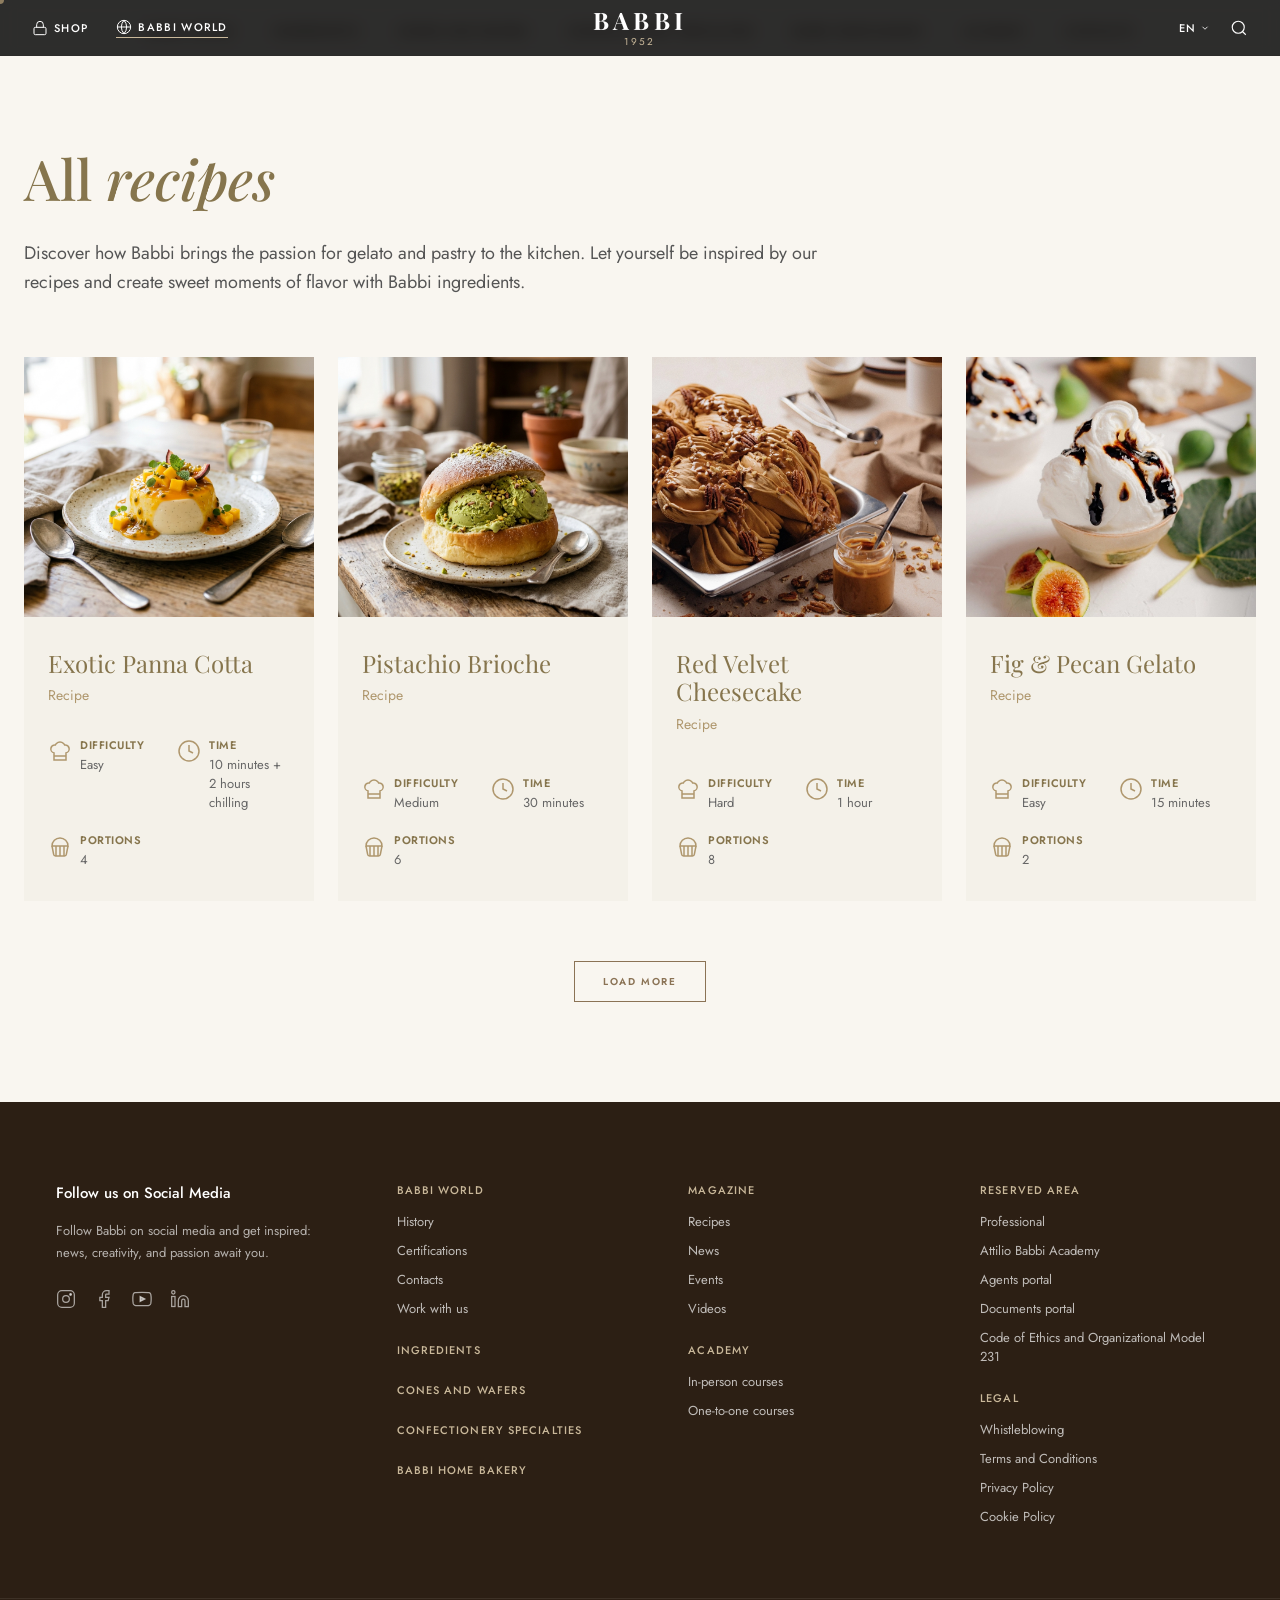
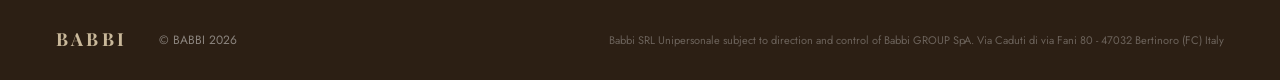
==== recipes.html @ 616f859f "add menu" ====
<!DOCTYPE html>
<html lang="en">
<head>
  <meta charset="UTF-8" />
  <meta name="viewport" content="width=device-width, initial-scale=1.0" />
  <title>BABBI 1952 | Over 70 years of daily little pleasures</title>
  <meta name="description" content="Babbi is a story rich in tradition: since 1952 we have been creating masterpieces of confectionery art for those in search of an unforgettable taste experience." />
  <link rel="preconnect" href="https://fonts.googleapis.com" />
  <link rel="preconnect" href="https://fonts.gstatic.com" crossorigin />
  <link href="https://fonts.googleapis.com/css2?family=Playfair+Display:ital,wght@0,400;0,500;0,600;0,700;1,400;1,500;1,600&family=Cormorant+Garamond:ital,wght@0,300;0,400;0,500;0,600;1,300;1,400;1,500&family=Jost:wght@200;300;400;500;600&display=swap" rel="stylesheet" />
  <link rel="stylesheet" href="styles.css" />
</head>
<body>

  <!-- TOP BAR -->
  <div class="top-bar">
    <div class="top-bar-left">
      <a href="#" class="top-bar-link" id="shop-link">
        <svg width="16" height="16" viewBox="0 0 24 24" fill="none" stroke="currentColor" stroke-width="1.5"><rect x="3" y="11" width="18" height="11" rx="2"/><path d="M7 11V7a5 5 0 0 1 10 0v4"/></svg>
        SHOP
      </a>
      <a href="#" class="top-bar-link top-bar-world" id="babbi-world-link">
        <svg width="16" height="16" viewBox="0 0 24 24" fill="none" stroke="currentColor" stroke-width="1.5"><circle cx="12" cy="12" r="10"/><path d="M2 12h20M12 2a15.3 15.3 0 0 1 4 10 15.3 15.3 0 0 1-4 10 15.3 15.3 0 0 1-4-10 15.3 15.3 0 0 1 4-10z"/></svg>
        BABBI WORLD
      </a>
    </div>
    <div class="top-bar-logo">
      <a href="#" id="logo-link">
        <div class="logo-text">BABBI</div>
        <div class="logo-year">1952</div>
      </a>
    </div>
    <div class="top-bar-right">
      <a href="#" class="top-bar-link lang-link" id="lang-link">EN <svg width="10" height="10" viewBox="0 0 24 24" fill="none" stroke="currentColor" stroke-width="2"><path d="m6 9 6 6 6-6"/></svg></a>
      <button class="search-btn" id="search-btn" aria-label="Search">
        <svg width="18" height="18" viewBox="0 0 24 24" fill="none" stroke="currentColor" stroke-width="1.5"><circle cx="11" cy="11" r="8"/><path d="m21 21-4.35-4.35"/></svg>
      </button>
    </div>
  </div>

  <!-- MAIN NAV -->
  <nav class="main-nav" id="main-nav">
    <ul class="nav-list">
      <li><a href="#" id="nav-world">BABBI WORLD</a></li>
      <li><a href="#ingredients" id="nav-ingredients">INGREDIENTS</a></li>
      <li><a href="#" id="nav-cones">CONES AND WAFERS</a></li>
      <li><a href="#" id="nav-confectionery">CONFECTIONERY SPECIALTIES</a></li>
      <li><a href="#" id="nav-bakery">BABBI HOME BAKERY</a></li>
      <li><a href="#academy" id="nav-academy">ACADEMY</a></li>
      <li><a href="#" id="nav-contacts">CONTACTS</a></li>
    </ul>
  </nav>

  <!-- SEARCH OVERLAY -->
  <div class="search-overlay" id="search-overlay">
    <div class="search-inner">
      <input type="text" placeholder="Search..." class="search-input" id="search-input" />
      <button class="search-close" id="search-close">
        <svg width="24" height="24" viewBox="0 0 24 24" fill="none" stroke="currentColor" stroke-width="1.5"><path d="M18 6 6 18M6 6l12 12"/></svg>
      </button>
    </div>
  </div>

  <!-- RECIPES HERO SECTION -->
  <section class="recipes-hero">
    <div class="recipes-hero-container">
      <h1 class="recipes-title">All <em>recipes</em></h1>
      <p class="recipes-subtitle">Discover how Babbi brings the passion for gelato and pastry to the kitchen. Let yourself be inspired by our recipes and create sweet moments of flavor with Babbi ingredients.</p>
    </div>
  </section>

  <!-- RECIPES GRID SECTION -->
  <section class="recipes-grid-section">
    <div class="recipes-container">
      <div class="recipes-grid">
        
        <!-- Recipe 1 -->
        <a href="#" class="recipe-card">
          <div class="recipe-img-wrap">
            <img src="img/recipe_panna_cotta.png" alt="Exotic Panna Cotta" class="recipe-img" />
          </div>
          <div class="recipe-content">
            <h3 class="recipe-name">Exotic Panna Cotta</h3>
            <span class="recipe-tag">Recipe</span>
            <div class="recipe-meta">
              <div class="meta-item">
                <svg width="24" height="24" viewBox="0 0 24 24" fill="none" stroke="currentColor" stroke-width="1.5"><path d="M6 13.87A4 4 0 0 1 7.41 6a5.11 5.11 0 0 1 1.05-1.54 5 5 0 0 1 7.08 0A5.11 5.11 0 0 1 16.59 6 4 4 0 0 1 18 13.87V21H6Z"/><line x1="6" y1="17" x2="18" y2="17"/></svg>
                <div class="meta-text">
                  <span class="meta-label">Difficulty</span>
                  <span class="meta-value">Easy</span>
                </div>
              </div>
              <div class="meta-item">
                <svg width="24" height="24" viewBox="0 0 24 24" fill="none" stroke="currentColor" stroke-width="1.5"><circle cx="12" cy="12" r="10"/><polyline points="12 6 12 12 16 14"/></svg>
                <div class="meta-text">
                  <span class="meta-label">Time</span>
                  <span class="meta-value">10 minutes + 2 hours chilling</span>
                </div>
              </div>
              <div class="meta-item">
                <svg width="24" height="24" viewBox="0 0 24 24" fill="none" stroke="currentColor" stroke-width="1.5"><path d="m4 12 1.6 8.2a2 2 0 0 0 2 1.8h8.8a2 2 0 0 0 2-1.8L20 12"/><path d="M4 12a8 8 0 0 1 16 0H4Z"/><path d="M8 12v10"/><path d="M16 12v10"/><path d="M12 12v10"/></svg>
                <div class="meta-text">
                  <span class="meta-label">Portions</span>
                  <span class="meta-value">4</span>
                </div>
              </div>
            </div>
          </div>
        </a>

        <!-- Recipe 2 -->
        <a href="#" class="recipe-card">
          <div class="recipe-img-wrap">
            <img src="img/recipe_pistachio_brioche.png" alt="Pistachio Brioche" class="recipe-img" />
          </div>
          <div class="recipe-content">
            <h3 class="recipe-name">Pistachio Brioche</h3>
            <span class="recipe-tag">Recipe</span>
            <div class="recipe-meta">
              <div class="meta-item">
                <svg width="24" height="24" viewBox="0 0 24 24" fill="none" stroke="currentColor" stroke-width="1.5"><path d="M6 13.87A4 4 0 0 1 7.41 6a5.11 5.11 0 0 1 1.05-1.54 5 5 0 0 1 7.08 0A5.11 5.11 0 0 1 16.59 6 4 4 0 0 1 18 13.87V21H6Z"/><line x1="6" y1="17" x2="18" y2="17"/></svg>
                <div class="meta-text">
                  <span class="meta-label">Difficulty</span>
                  <span class="meta-value">Medium</span>
                </div>
              </div>
              <div class="meta-item">
                <svg width="24" height="24" viewBox="0 0 24 24" fill="none" stroke="currentColor" stroke-width="1.5"><circle cx="12" cy="12" r="10"/><polyline points="12 6 12 12 16 14"/></svg>
                <div class="meta-text">
                  <span class="meta-label">Time</span>
                  <span class="meta-value">30 minutes</span>
                </div>
              </div>
              <div class="meta-item">
                <svg width="24" height="24" viewBox="0 0 24 24" fill="none" stroke="currentColor" stroke-width="1.5"><path d="m4 12 1.6 8.2a2 2 0 0 0 2 1.8h8.8a2 2 0 0 0 2-1.8L20 12"/><path d="M4 12a8 8 0 0 1 16 0H4Z"/><path d="M8 12v10"/><path d="M16 12v10"/><path d="M12 12v10"/></svg>
                <div class="meta-text">
                  <span class="meta-label">Portions</span>
                  <span class="meta-value">6</span>
                </div>
              </div>
            </div>
          </div>
        </a>

        <!-- Recipe 3 -->
        <a href="#" class="recipe-card">
          <div class="recipe-img-wrap">
            <img src="img/gelato_slider_2.jpg" alt="Red Velvet Cheesecake" class="recipe-img" />
          </div>
          <div class="recipe-content">
            <h3 class="recipe-name">Red Velvet Cheesecake</h3>
            <span class="recipe-tag">Recipe</span>
            <div class="recipe-meta">
              <div class="meta-item">
                <svg width="24" height="24" viewBox="0 0 24 24" fill="none" stroke="currentColor" stroke-width="1.5"><path d="M6 13.87A4 4 0 0 1 7.41 6a5.11 5.11 0 0 1 1.05-1.54 5 5 0 0 1 7.08 0A5.11 5.11 0 0 1 16.59 6 4 4 0 0 1 18 13.87V21H6Z"/><line x1="6" y1="17" x2="18" y2="17"/></svg>
                <div class="meta-text">
                  <span class="meta-label">Difficulty</span>
                  <span class="meta-value">Hard</span>
                </div>
              </div>
              <div class="meta-item">
                <svg width="24" height="24" viewBox="0 0 24 24" fill="none" stroke="currentColor" stroke-width="1.5"><circle cx="12" cy="12" r="10"/><polyline points="12 6 12 12 16 14"/></svg>
                <div class="meta-text">
                  <span class="meta-label">Time</span>
                  <span class="meta-value">1 hour</span>
                </div>
              </div>
              <div class="meta-item">
                <svg width="24" height="24" viewBox="0 0 24 24" fill="none" stroke="currentColor" stroke-width="1.5"><path d="m4 12 1.6 8.2a2 2 0 0 0 2 1.8h8.8a2 2 0 0 0 2-1.8L20 12"/><path d="M4 12a8 8 0 0 1 16 0H4Z"/><path d="M8 12v10"/><path d="M16 12v10"/><path d="M12 12v10"/></svg>
                <div class="meta-text">
                  <span class="meta-label">Portions</span>
                  <span class="meta-value">8</span>
                </div>
              </div>
            </div>
          </div>
        </a>

        <!-- Recipe 4 -->
        <a href="#" class="recipe-card">
          <div class="recipe-img-wrap">
            <img src="img/gelato_slider_1.jpg" alt="Fig and Pecan Gelato" class="recipe-img" />
          </div>
          <div class="recipe-content">
            <h3 class="recipe-name">Fig &amp; Pecan Gelato</h3>
            <span class="recipe-tag">Recipe</span>
            <div class="recipe-meta">
              <div class="meta-item">
                <svg width="24" height="24" viewBox="0 0 24 24" fill="none" stroke="currentColor" stroke-width="1.5"><path d="M6 13.87A4 4 0 0 1 7.41 6a5.11 5.11 0 0 1 1.05-1.54 5 5 0 0 1 7.08 0A5.11 5.11 0 0 1 16.59 6 4 4 0 0 1 18 13.87V21H6Z"/><line x1="6" y1="17" x2="18" y2="17"/></svg>
                <div class="meta-text">
                  <span class="meta-label">Difficulty</span>
                  <span class="meta-value">Easy</span>
                </div>
              </div>
              <div class="meta-item">
                <svg width="24" height="24" viewBox="0 0 24 24" fill="none" stroke="currentColor" stroke-width="1.5"><circle cx="12" cy="12" r="10"/><polyline points="12 6 12 12 16 14"/></svg>
                <div class="meta-text">
                  <span class="meta-label">Time</span>
                  <span class="meta-value">15 minutes</span>
                </div>
              </div>
              <div class="meta-item">
                <svg width="24" height="24" viewBox="0 0 24 24" fill="none" stroke="currentColor" stroke-width="1.5"><path d="m4 12 1.6 8.2a2 2 0 0 0 2 1.8h8.8a2 2 0 0 0 2-1.8L20 12"/><path d="M4 12a8 8 0 0 1 16 0H4Z"/><path d="M8 12v10"/><path d="M16 12v10"/><path d="M12 12v10"/></svg>
                <div class="meta-text">
                  <span class="meta-label">Portions</span>
                  <span class="meta-value">2</span>
                </div>
              </div>
            </div>
          </div>
        </a>

      </div>
      
      <div class="recipes-load-more">
        <a href="#" class="btn-outline gold">LOAD MORE</a>
      </div>
    </div>
  </section>

  <!-- FOOTER -->
  <footer class="footer" id="footer">
    <div class="footer-inner">
      <div class="footer-col footer-social-col">
        <h3 class="footer-heading">Follow us on Social Media</h3>
        <p class="footer-social-desc">Follow Babbi on social media and get inspired: news, creativity, and passion await you.</p>
        <div class="footer-social-icons">
          <a href="#" aria-label="Instagram" id="footer-instagram">
            <svg width="20" height="20" viewBox="0 0 24 24" fill="none" stroke="currentColor" stroke-width="1.5"><rect x="2" y="2" width="20" height="20" rx="5"/><circle cx="12" cy="12" r="4"/><circle cx="17.5" cy="6.5" r="1" fill="currentColor"/></svg>
          </a>
          <a href="#" aria-label="Facebook" id="footer-facebook">
            <svg width="20" height="20" viewBox="0 0 24 24" fill="none" stroke="currentColor" stroke-width="1.5"><path d="M18 2h-3a5 5 0 0 0-5 5v3H7v4h3v8h4v-8h3l1-4h-4V7a1 1 0 0 1 1-1h3z"/></svg>
          </a>
          <a href="#" aria-label="YouTube" id="footer-youtube">
            <svg width="20" height="20" viewBox="0 0 24 24" fill="none" stroke="currentColor" stroke-width="1.5"><path d="M22.54 6.42a2.78 2.78 0 0 0-1.95-1.96C18.88 4 12 4 12 4s-6.88 0-8.59.46A2.78 2.78 0 0 0 1.46 6.42 29 29 0 0 0 1 12a29 29 0 0 0 .46 5.58 2.78 2.78 0 0 0 1.95 1.96C5.12 20 12 20 12 20s6.88 0 8.59-.46a2.78 2.78 0 0 0 1.95-1.96A29 29 0 0 0 23 12a29 29 0 0 0-.46-5.58z"/><polygon points="9.75 15.02 15.5 12 9.75 8.98 9.75 15.02" fill="currentColor"/></svg>
          </a>
          <a href="#" aria-label="LinkedIn" id="footer-linkedin">
            <svg width="20" height="20" viewBox="0 0 24 24" fill="none" stroke="currentColor" stroke-width="1.5"><path d="M16 8a6 6 0 0 1 6 6v7h-4v-7a2 2 0 0 0-2-2 2 2 0 0 0-2 2v7h-4v-7a6 6 0 0 1 6-6z"/><rect x="2" y="9" width="4" height="12"/><circle cx="4" cy="4" r="2"/></svg>
          </a>
        </div>
      </div>

      <div class="footer-col">
        <h4 class="footer-col-heading">Babbi World</h4>
        <ul>
          <li><a href="#" id="footer-history">History</a></li>
          <li><a href="#" id="footer-certifications">Certifications</a></li>
          <li><a href="#" id="footer-contacts">Contacts</a></li>
          <li><a href="#" id="footer-work">Work with us</a></li>
        </ul>
        <h4 class="footer-col-heading mt">Ingredients</h4>
        <h4 class="footer-col-heading mt">Cones and Wafers</h4>
        <h4 class="footer-col-heading mt">Confectionery Specialties</h4>
        <h4 class="footer-col-heading mt">Babbi Home Bakery</h4>
      </div>

      <div class="footer-col">
        <h4 class="footer-col-heading">Magazine</h4>
        <ul>
          <li><a href="#" id="footer-recipes">Recipes</a></li>
          <li><a href="#" id="footer-news">News</a></li>
          <li><a href="#" id="footer-events">Events</a></li>
          <li><a href="#" id="footer-videos">Videos</a></li>
        </ul>
        <h4 class="footer-col-heading mt">Academy</h4>
        <ul>
          <li><a href="#" id="footer-inperson">In-person courses</a></li>
          <li><a href="#" id="footer-onetone">One-to-one courses</a></li>
        </ul>
      </div>

      <div class="footer-col">
        <h4 class="footer-col-heading">Reserved Area</h4>
        <ul>
          <li><a href="#" id="footer-professional">Professional</a></li>
          <li><a href="#" id="footer-academy-link">Attilio Babbi Academy</a></li>
          <li><a href="#" id="footer-agents">Agents portal</a></li>
          <li><a href="#" id="footer-docs">Documents portal</a></li>
          <li><a href="#" id="footer-ethics">Code of Ethics and Organizational Model 231</a></li>
        </ul>
        <h4 class="footer-col-heading mt">Legal</h4>
        <ul>
          <li><a href="#" id="footer-whistle">Whistleblowing</a></li>
          <li><a href="#" id="footer-terms">Terms and Conditions</a></li>
          <li><a href="#" id="footer-privacy">Privacy Policy</a></li>
          <li><a href="#" id="footer-cookie">Cookie Policy</a></li>
        </ul>
      </div>
    </div>

    <div class="footer-bottom">
      <div class="footer-bottom-logo">
        <span class="footer-logo-text">BABBI</span>
      </div>
      <span class="footer-copy">© BABBI 2026</span>
      <p class="footer-legal-text">Babbi SRL Unipersonale subject to direction and control of Babbi GROUP SpA. Via Caduti di via Fani 80 - 47032 Bertinoro (FC) Italy</p>
    </div>
  </footer>

  <script src="script.js"></script>
</body>
</html>
---- styles.css ----
/* =============================================
   BABBI 1952 — WEBSITE CLONE
   Complete CSS
   ============================================= */

/* ---- RESET & BASE ---- */
*, *::before, *::after {
  margin: 0;
  padding: 0;
  box-sizing: border-box;
}

:root {
  --cream: #F7F3EC;
  --cream-light: #FAF7F2;
  --cream-dark: #EDE7DA;
  --gold: #8B7355;
  --gold-light: #B09A72;
  --gold-pale: #C9B89A;
  --brown-dark: #2C1F14;
  --brown-mid: #4A3728;
  --brown-text: #3D2E22;
  --text-body: #4A3A2E;
  --text-light: #7A6A5E;
  --white: #FFFFFF;
  --nav-h: 50px;
  --topbar-h: 56px;
  --total-header: 106px;
}

html {
  scroll-behavior: smooth;
  font-size: 16px;
}

body {
  font-family: 'Jost', sans-serif;
  background: var(--cream);
  color: var(--brown-text);
  overflow-x: hidden;
  -webkit-font-smoothing: antialiased;
}

img {
  display: block;
  width: 100%;
  height: 100%;
  object-fit: cover;
}

a {
  text-decoration: none;
  color: inherit;
}

ul {
  list-style: none;
}

button {
  cursor: pointer;
  border: none;
  background: none;
}

/* ---- SCROLLBAR ---- */
::-webkit-scrollbar { width: 5px; }
::-webkit-scrollbar-track { background: var(--cream); }
::-webkit-scrollbar-thumb { background: var(--gold-pale); border-radius: 3px; }

/* =============================================
   TOP BAR
   ============================================= */
.top-bar {
  position: fixed;
  top: 0;
  left: 0;
  right: 0;
  z-index: 1000;
  height: var(--topbar-h);
  display: flex;
  align-items: center;
  justify-content: space-between;
  padding: 0 32px;
  background: rgba(0,0,0,0.82);
  backdrop-filter: blur(8px);
  transition: background 0.4s ease;
}

.top-bar.scrolled {
  background: var(--cream-light);
}

.top-bar.scrolled .top-bar-link,
.top-bar.scrolled .logo-text,
.top-bar.scrolled .logo-year,
.top-bar.scrolled .search-btn {
  color: var(--brown-dark);
}

.top-bar-left {
  display: flex;
  align-items: center;
  gap: 28px;
}

.top-bar-link {
  display: flex;
  align-items: center;
  gap: 6px;
  color: var(--white);
  font-family: 'Jost', sans-serif;
  font-size: 11px;
  font-weight: 500;
  letter-spacing: 0.12em;
  transition: color 0.3s ease, opacity 0.3s ease;
}

.top-bar-link:hover {
  color: var(--gold-pale);
  opacity: 0.85;
}

.top-bar-world {
  padding-bottom: 2px;
  border-bottom: 1px solid var(--gold-pale);
}

.top-bar-logo {
  position: absolute;
  left: 50%;
  transform: translateX(-50%);
  text-align: center;
}

.logo-text {
  font-family: 'Playfair Display', serif;
  font-size: 24px;
  font-weight: 700;
  letter-spacing: 0.18em;
  color: var(--white);
  line-height: 1;
  transition: color 0.4s ease;
}

.logo-year {
  font-family: 'Jost', sans-serif;
  font-size: 10px;
  letter-spacing: 0.2em;
  color: var(--gold-pale);
  text-align: center;
  margin-top: 2px;
  transition: color 0.4s ease;
}

.top-bar.scrolled .logo-text {
  color: var(--brown-dark);
}

.top-bar-right {
  display: flex;
  align-items: center;
  gap: 20px;
}

.lang-link {
  color: var(--white);
  font-size: 11px;
  font-weight: 500;
  letter-spacing: 0.1em;
  display: flex;
  align-items: center;
  gap: 4px;
  transition: color 0.3s;
}

.search-btn {
  color: var(--white);
  display: flex;
  align-items: center;
  justify-content: center;
  transition: color 0.3s, transform 0.3s;
}

.search-btn:hover { transform: scale(1.1); }

/* =============================================
   MAIN NAV
   ============================================= */
.main-nav {
  position: fixed;
  top: var(--topbar-h);
  left: 0;
  right: 0;
  z-index: 999;
  height: var(--nav-h);
  background: var(--cream-light);
  border-bottom: 1px solid rgba(139,115,85,0.15);
  display: flex;
  align-items: center;
  justify-content: center;
  transition: transform 0.4s ease, box-shadow 0.4s ease;
}

.main-nav.hidden {
  transform: translateY(-100%);
}

.nav-list {
  display: flex;
  align-items: center;
  gap: 0;
}

.nav-list li a {
  display: block;
  padding: 0 20px;
  height: var(--nav-h);
  line-height: var(--nav-h);
  font-family: 'Jost', sans-serif;
  font-size: 11px;
  font-weight: 500;
  letter-spacing: 0.1em;
  color: var(--brown-text);
  transition: color 0.3s ease;
  white-space: nowrap;
  position: relative;
}

.nav-list li a::after {
  content: '';
  position: absolute;
  bottom: 0;
  left: 20px;
  right: 20px;
  height: 1px;
  background: var(--gold);
  transform: scaleX(0);
  transform-origin: left;
  transition: transform 0.3s ease;
}

.nav-list li a:hover {
  color: var(--gold);
}

.nav-list li a:hover::after {
  transform: scaleX(1);
}

/* =============================================
   SEARCH OVERLAY
   ============================================= */
.search-overlay {
  position: fixed;
  inset: 0;
  z-index: 2000;
  background: rgba(44, 31, 20, 0.95);
  backdrop-filter: blur(12px);
  display: flex;
  align-items: center;
  justify-content: center;
  opacity: 0;
  pointer-events: none;
  transition: opacity 0.35s ease;
}

.search-overlay.open {
  opacity: 1;
  pointer-events: all;
}

.search-inner {
  width: min(600px, 90vw);
  position: relative;
}

.search-input {
  width: 100%;
  background: none;
  border: none;
  border-bottom: 1px solid rgba(255,255,255,0.35);
  color: var(--white);
  font-family: 'Playfair Display', serif;
  font-size: 28px;
  padding: 12px 0;
  outline: none;
  letter-spacing: 0.02em;
}

.search-input::placeholder { color: rgba(255,255,255,0.35); }

.search-close {
  position: absolute;
  top: 50%;
  right: 0;
  transform: translateY(-50%);
  color: var(--white);
  padding: 8px;
  transition: transform 0.3s;
}

.search-close:hover { transform: translateY(-50%) rotate(90deg); }

/* =============================================
   HERO SECTION
   ============================================= */
.hero {
  position: relative;
  height: 100vh;
  min-height: 600px;
  display: flex;
  align-items: flex-end;
  padding-bottom: 80px;
  overflow: hidden;
}

.hero-bg {
  position: absolute;
  inset: 0;
  z-index: 0;
}

.hero-img {
  width: 100%;
  height: 100%;
  object-fit: cover;
}

/* Video-specific overrides */
.hero-video {
  position: absolute;
  inset: 0;
  width: 100%;
  height: 100%;
  object-fit: cover;
  object-position: center center;
  display: block;
}

.hero-overlay {
  position: absolute;
  inset: 0;
  background: linear-gradient(
    135deg,
    rgba(20, 12, 6, 0.72) 0%,
    rgba(20, 12, 6, 0.35) 60%,
    transparent 100%
  );
}

.hero-content {
  position: relative;
  z-index: 2;
  max-width: 740px;
  padding-left: 56px;
}

.hero-title {
  font-family: 'Playfair Display', serif;
  font-weight: 500;
  line-height: 1.08;
  color: var(--white);
  margin-bottom: 28px;
}

.hero-title-top {
  display: block;
  font-size: clamp(38px, 5.5vw, 72px);
  font-weight: 600;
}

.hero-title-italic {
  display: block;
  font-size: clamp(38px, 5.5vw, 72px);
  font-style: italic;
  color: var(--gold-pale);
  font-weight: 400;
}

.hero-subtitle {
  font-family: 'Jost', sans-serif;
  font-size: 14px;
  font-weight: 300;
  line-height: 1.7;
  color: rgba(255,255,255,0.88);
  max-width: 460px;
}

.hero-subtitle strong {
  font-weight: 600;
  color: var(--white);
}


/* Hero Scroll Indicator */
.hero-scroll-indicator {
  position: absolute;
  bottom: 0;
  left: 50%;
  transform: translateX(-50%);
  z-index: 3;
}

.scroll-line {
  width: 1px;
  height: 60px;
  background: linear-gradient(to bottom, transparent, rgba(255,255,255,0.6));
  margin: 0 auto;
  animation: scrollPulse 2s ease-in-out infinite;
}

@keyframes scrollPulse {
  0%, 100% { opacity: 0.4; transform: scaleY(0.7); }
  50% { opacity: 1; transform: scaleY(1); }
}

/* =============================================
   TRADITION SECTION
   ============================================= */
.tradition-section {
  background: var(--cream-light);
  padding: 100px 56px;
}

.tradition-inner {
  max-width: 1280px;
  margin: 0 auto;
  display: grid;
  grid-template-columns: 1fr 1.4fr;
  gap: 80px;
  align-items: center;
}

.tradition-text-col {
  padding-right: 20px;
}

.section-label {
  display: block;
  font-family: 'Jost', sans-serif;
  font-size: 10px;
  font-weight: 500;
  letter-spacing: 0.2em;
  color: var(--gold);
  text-transform: uppercase;
  margin-bottom: 20px;
}

.section-label.gold { color: var(--gold); }
.section-label.light { color: rgba(255,255,255,0.65); }

.tradition-description {
  font-family: 'Playfair Display', serif;
  font-size: clamp(28px, 3.5vw, 42px);
  font-weight: 400;
  line-height: 1.35;
  color: var(--brown-text);
  margin-bottom: 40px;
}

.tradition-description em {
  font-style: italic;
  color: var(--gold);
}

.tradition-body {
  font-family: 'Jost', sans-serif;
  font-size: 14px;
  line-height: 1.8;
  color: var(--text-body);
  margin-bottom: 40px;
}

/* ---- BUTTONS ---- */
.btn-outline {
  display: inline-block;
  padding: 12px 28px;
  border: 1px solid var(--brown-text);
  color: var(--brown-text);
  font-family: 'Jost', sans-serif;
  font-size: 10px;
  font-weight: 600;
  letter-spacing: 0.16em;
  text-transform: uppercase;
  transition: background 0.3s ease, color 0.3s ease, border-color 0.3s ease, transform 0.2s ease;
}

.btn-outline:hover {
  background: var(--brown-text);
  color: var(--white);
  transform: translateY(-2px);
}

.btn-outline.gold {
  border-color: var(--gold);
  color: var(--gold);
}

.btn-outline.gold:hover {
  background: var(--gold);
  color: var(--white);
}

.btn-outline.light {
  border-color: rgba(255,255,255,0.7);
  color: var(--white);
}

.btn-outline.light:hover {
  background: rgba(255,255,255,0.15);
  border-color: var(--white);
}

.link-arrow {
  display: inline-flex;
  align-items: center;
  gap: 8px;
  font-family: 'Jost', sans-serif;
  font-size: 11px;
  font-weight: 500;
  letter-spacing: 0.14em;
  color: var(--gold);
  text-transform: uppercase;
  transition: gap 0.3s ease, opacity 0.3s ease;
  border-bottom: 1px solid transparent;
  padding-bottom: 2px;
}

.link-arrow:hover {
  gap: 14px;
  border-bottom-color: var(--gold);
}

.link-arrow.dark { color: var(--brown-text); }
.link-arrow.dark:hover { border-bottom-color: var(--brown-text); }
.link-arrow.light { color: var(--white); }
.link-arrow.light:hover { border-bottom-color: rgba(255,255,255,0.5); }

/* Tradition Product Image */
.tradition-product-wrap {
  position: relative;
  width: 100%;
  height: 100%;
  min-height: 520px;
  display: flex;
  align-items: center;
  justify-content: center;
}

.tradition-product-img {
  width: 100%;
  height: 100%;
  object-fit: contain;
  object-position: center center;
  max-height: 600px;
  transition: transform 1.2s cubic-bezier(0.25, 0.46, 0.45, 0.94);
  will-change: transform;
}

.tradition-product-wrap:hover .tradition-product-img {
  transform: scale(1.03) translateY(-6px);
}

/* =============================================
   INGREDIENTS SECTION
   ============================================= */
.ingredients-section {
  background: var(--cream);
  padding-top: 0;
}

.ingredients-tabs {
  display: flex;
  border-bottom: 1px solid rgba(139,115,85,0.15);
  background: var(--cream-light);
  padding: 0 56px;
  gap: 0;
  overflow-x: auto;
}

.ing-tab {
  flex-shrink: 0;
  padding: 20px 24px;
  font-family: 'Jost', sans-serif;
  font-size: 10px;
  font-weight: 500;
  letter-spacing: 0.14em;
  color: var(--text-light);
  text-transform: uppercase;
  position: relative;
  transition: color 0.3s ease;
}

.ing-tab::after {
  content: '';
  position: absolute;
  bottom: 0;
  left: 0;
  right: 0;
  height: 2px;
  background: var(--gold);
  transform: scaleX(0);
  transition: transform 0.3s ease;
}

.ing-tab.active {
  color: var(--gold);
}

.ing-tab.active::after {
  transform: scaleX(1);
}

.ing-tab:hover { color: var(--gold); }

/* Tab panels */
.ingredients-content {
  position: relative;
}

.ing-panel {
  display: none;
  grid-template-columns: 1fr 1.2fr;
  gap: 0;
  min-height: 520px;
  opacity: 0;
  transition: opacity 0.5s ease;
}

.ing-panel.active {
  display: grid;
  opacity: 1;
}

.ing-panel-left {
  padding: 80px 56px;
  display: flex;
  flex-direction: column;
  justify-content: center;
}

.ing-title {
  font-family: 'Playfair Display', serif;
  font-size: clamp(28px, 3vw, 44px);
  font-weight: 500;
  line-height: 1.2;
  color: var(--brown-text);
  margin-bottom: 20px;
}

.ing-title em {
  display: block;
  font-style: italic;
  color: var(--gold);
  font-weight: 400;
}

.ing-desc {
  font-family: 'Jost', sans-serif;
  font-size: 14px;
  line-height: 1.8;
  color: var(--text-body);
  margin-bottom: 36px;
}

.ing-desc strong { font-weight: 600; color: var(--brown-text); }

.ing-ctas {
  display: flex;
  align-items: center;
  gap: 28px;
  flex-wrap: wrap;
}

/* Slider */
.ing-panel-right {
  position: relative;
  overflow: hidden;
}

.ing-slider {
  display: flex;
  height: 100%;
  transition: transform 0.6s cubic-bezier(0.77, 0, 0.175, 1);
}

.ing-slide {
  flex: 0 0 100%;
  height: 100%;
  min-height: 520px;
  overflow: hidden;
}

.ing-slide img {
  width: 100%;
  height: 100%;
  object-fit: cover;
  transition: transform 0.8s ease;
}

.ing-slide:hover img { transform: scale(1.04); }

.ing-slider-dots {
  position: absolute;
  bottom: 20px;
  left: 50%;
  transform: translateX(-50%);
  display: flex;
  gap: 8px;
  z-index: 2;
}

.dot {
  width: 6px;
  height: 6px;
  border-radius: 50%;
  background: rgba(255,255,255,0.45);
  cursor: pointer;
  transition: background 0.3s, transform 0.3s;
}

.dot.active {
  background: var(--white);
  transform: scale(1.3);
}

/* =============================================
   TICKER SECTION
   ============================================= */
.ticker-section {
  background: var(--cream-dark);
  padding: 0;
  overflow: hidden;
  user-select: none;
}

.ticker-row {
  overflow: hidden;
  padding: 10px 0;
}

.ticker-inner {
  display: flex;
  gap: 0;
  animation: tickerScroll 20s linear infinite;
  white-space: nowrap;
}

.ticker-reverse {
  animation: tickerScrollReverse 22s linear infinite;
}

.ticker-inner span {
  font-family: 'Playfair Display', serif;
  font-size: clamp(80px, 12vw, 160px);
  font-weight: 700;
  color: rgba(139, 115, 85, 0.13);
  letter-spacing: 0.04em;
  padding-right: 80px;
  line-height: 1;
  text-transform: uppercase;
}

@keyframes tickerScroll {
  from { transform: translateX(0); }
  to { transform: translateX(-50%); }
}

@keyframes tickerScrollReverse {
  from { transform: translateX(-50%); }
  to { transform: translateX(0); }
}

/* =============================================
   HISTORY SECTION
   ============================================= */
.history-section {
  background: var(--cream-light);
  display: grid;
  grid-template-columns: 1fr 1fr;
  min-height: 700px;
  overflow: hidden;
}

.history-photos-col {
  position: relative;
  overflow: hidden;
}

.history-photos-inner {
  position: relative;
  height: 100%;
  min-height: 700px;
  display: grid;
  grid-template-columns: 1fr 1fr;
  grid-template-rows: 1fr 1fr 1fr;
  gap: 8px;
  padding: 40px;
  transition: transform 0.1s ease-out;
}

.history-photo-wrap {
  overflow: hidden;
  border-radius: 2px;
  position: relative;
}

.history-photo-wrap img {
  width: 100%;
  height: 100%;
  object-fit: cover;
  filter: sepia(30%) brightness(0.92);
  transition: filter 0.4s ease, transform 0.5s ease;
}

.history-photo-wrap:hover img {
  filter: sepia(10%) brightness(1);
  transform: scale(1.04);
}

.history-photo-top {
  grid-column: 1;
  grid-row: 1;
}

.history-photo-mid {
  grid-column: 1;
  grid-row: 2;
}

.history-photo-bottom {
  grid-column: 1;
  grid-row: 3;
}

.history-photo-right-top {
  grid-column: 2;
  grid-row: 2 / 4;
}

.history-text-col {
  padding: 80px 60px;
  display: flex;
  flex-direction: column;
  justify-content: center;
}

.history-title {
  font-family: 'Playfair Display', serif;
  font-size: clamp(32px, 4vw, 56px);
  font-weight: 500;
  line-height: 1.15;
  color: var(--brown-text);
  margin-bottom: 28px;
}

.history-title em {
  font-style: italic;
  color: var(--gold);
  font-weight: 400;
}

.history-desc {
  font-family: 'Jost', sans-serif;
  font-size: 14px;
  line-height: 1.8;
  color: var(--text-body);
  margin-bottom: 36px;
  max-width: 440px;
}

/* =============================================
   PISTACHIO / CERTIFICATIONS SECTION
   ============================================= */
.parallax-section {
  position: relative;
  height: 90vh;
  overflow: hidden;
  isolation: isolate;
}

.parallax-bg {
  position: absolute;
  inset: -10%;
  background: url('img/gelato_parallax_bg.png') center center / cover no-repeat;
  filter: brightness(0.75) blur(1.5px);
  transform-origin: center center;
  will-change: transform;
  z-index: 1;
}

.parallax-content {
  position: relative;
  z-index: 2;
  display: flex;
  flex-direction: column;
  align-items: center;
  justify-content: center;
  height: 100%;
  text-align: center;
  padding: 0 24px;
  max-width: 700px;
  margin: 0 auto;
}

.parallax-foreground {
  position: absolute;
  inset: 0;
  z-index: 3;
  pointer-events: none;
}

.particle {
  position: absolute;
  filter: blur(3px);
  opacity: 0.65;
  will-change: transform;
  user-select: none;
  border-radius: 60% 40% 55% 45% / 50% 60% 40% 50%;
  background: radial-gradient(ellipse, #8B6914 0%, #5C430A 100%);
}

.pistachio-title {
  font-family: 'Playfair Display', serif;
  font-size: clamp(32px, 4.5vw, 60px);
  font-weight: 400;
  font-style: italic;
  color: var(--white);
  line-height: 1.1;
  margin-bottom: 24px;
}

.pistachio-desc {
  font-family: 'Jost', sans-serif;
  font-size: 14px;
  line-height: 1.8;
  color: rgba(255,255,255,0.85);
  margin-bottom: 36px;
}

.pistachio-desc strong {
  color: var(--white);
  font-weight: 600;
}

.pistachio-ctas {
  display: flex;
  align-items: center;
  gap: 28px;
  flex-wrap: wrap;
}

/* =============================================
   ACADEMY SECTION
   ============================================= */
.academy-section {
  background: var(--cream-light);
  display: grid;
  grid-template-columns: 1fr 1fr;
  min-height: 560px;
}

.academy-images {
  display: grid;
  grid-template-columns: 1fr 1fr;
  gap: 0;
}

.academy-img-wrap {
  overflow: hidden;
  position: relative;
}

.academy-img-wrap img {
  width: 100%;
  height: 100%;
  object-fit: cover;
  transition: transform 0.6s ease;
}

.academy-img-wrap:hover img { transform: scale(1.05); }

.academy-text {
  padding: 80px 60px;
  display: flex;
  flex-direction: column;
  justify-content: center;
}

.academy-title {
  font-family: 'Playfair Display', serif;
  font-size: clamp(28px, 3.2vw, 48px);
  font-weight: 500;
  line-height: 1.2;
  color: var(--brown-text);
  margin-bottom: 24px;
}

.academy-title em {
  font-style: italic;
  color: var(--gold);
  font-weight: 400;
}

.academy-desc {
  font-family: 'Jost', sans-serif;
  font-size: 14px;
  line-height: 1.8;
  color: var(--text-body);
  margin-bottom: 36px;
}

.academy-ctas {
  display: flex;
  align-items: center;
  gap: 28px;
  flex-wrap: wrap;
}

/* =============================================
   FOOTER
   ============================================= */
.footer {
  background: var(--brown-dark);
  color: rgba(255,255,255,0.75);
}

.footer-inner {
  display: grid;
  grid-template-columns: 1.2fr 1fr 1fr 1fr;
  gap: 48px;
  padding: 80px 56px 60px;
  max-width: 1280px;
  margin: 0 auto;
}

.footer-heading {
  font-family: 'Jost', sans-serif;
  font-size: 15px;
  font-weight: 500;
  color: var(--white);
  margin-bottom: 16px;
}

.footer-social-desc {
  font-family: 'Jost', sans-serif;
  font-size: 13px;
  line-height: 1.7;
  color: rgba(255,255,255,0.65);
  margin-bottom: 24px;
  max-width: 280px;
}

.footer-social-icons {
  display: flex;
  gap: 18px;
}

.footer-social-icons a {
  color: rgba(255,255,255,0.6);
  transition: color 0.3s ease, transform 0.3s ease;
  display: flex;
}

.footer-social-icons a:hover {
  color: var(--gold-pale);
  transform: translateY(-3px);
}

.footer-col-heading {
  font-family: 'Jost', sans-serif;
  font-size: 11px;
  font-weight: 500;
  letter-spacing: 0.1em;
  color: var(--gold-pale);
  text-transform: uppercase;
  margin-bottom: 14px;
}

.footer-col-heading.mt {
  margin-top: 24px;
}

.footer-col ul {
  display: flex;
  flex-direction: column;
  gap: 10px;
  margin-bottom: 12px;
}

.footer-col ul li a {
  font-family: 'Jost', sans-serif;
  font-size: 13px;
  color: rgba(255,255,255,0.7);
  transition: color 0.3s ease, padding-left 0.3s ease;
  display: block;
}

.footer-col ul li a:hover {
  color: var(--gold-pale);
  padding-left: 4px;
}

/* Footer Bottom */
.footer-bottom {
  border-top: 1px solid rgba(255,255,255,0.08);
  padding: 28px 56px;
  display: flex;
  align-items: center;
  gap: 32px;
  flex-wrap: wrap;
}

.footer-logo-text {
  font-family: 'Playfair Display', serif;
  font-size: 18px;
  font-weight: 700;
  letter-spacing: 0.18em;
  color: var(--gold-pale);
}

.footer-copy {
  font-family: 'Jost', sans-serif;
  font-size: 12px;
  color: rgba(255,255,255,0.45);
}

.footer-legal-text {
  font-family: 'Jost', sans-serif;
  font-size: 11px;
  color: rgba(255,255,255,0.3);
  margin-left: auto;
}

/* =============================================
   12. RECIPES PAGE
   ============================================= */
.recipes-hero {
  background-color: #F9F6F0;
  padding: 140px 24px 60px; /* space for fixed header */
}

.recipes-hero-container {
  max-width: 1280px;
  margin: 0 auto;
}

.recipes-title {
  font-family: 'Playfair Display', serif;
  font-size: 56px;
  color: #86754D;
  font-weight: 500;
  margin-bottom: 24px;
}

.recipes-subtitle {
  font-family: 'Jost', sans-serif;
  font-size: 18px;
  line-height: 1.6;
  color: #555;
  max-width: 800px;
}

.recipes-grid-section {
  background-color: #F9F6F0;
  padding: 0 24px 100px;
}

.recipes-container {
  max-width: 1280px;
  margin: 0 auto;
}

.recipes-grid {
  display: grid;
  grid-template-columns: repeat(4, 1fr);
  gap: 24px;
  margin-bottom: 60px;
}

.recipe-card {
  background-color: #F4F1E9;
  display: flex;
  flex-direction: column;
  text-decoration: none;
  overflow: hidden;
  transition: transform 0.3s ease, box-shadow 0.3s ease;
}

.recipe-card:hover {
  transform: translateY(-5px);
  box-shadow: 0 10px 30px rgba(134, 117, 77, 0.1);
}

.recipe-img-wrap {
  height: 260px;
  overflow: hidden;
}

.recipe-img {
  width: 100%;
  height: 100%;
  object-fit: cover;
  transition: transform 0.6s ease;
}

.recipe-card:hover .recipe-img {
  transform: scale(1.05);
}

.recipe-content {
  padding: 32px 24px;
  display: flex;
  flex-direction: column;
  flex-grow: 1;
}

.recipe-name {
  font-family: 'Playfair Display', serif;
  font-size: 24px;
  color: #86754D;
  font-weight: 400;
  margin-bottom: 8px;
  line-height: 1.2;
}

.recipe-tag {
  font-family: 'Jost', sans-serif;
  font-size: 14px;
  color: #AF976D;
  margin-bottom: 32px;
}

.recipe-meta {
  display: grid;
  grid-template-columns: 1fr 1fr;
  gap: 20px 16px;
  margin-top: auto;
}

.meta-item {
  display: flex;
  align-items: flex-start;
  gap: 8px;
  color: #AF976D;
}

.meta-item svg {
  flex-shrink: 0;
  margin-top: 2px;
}

.meta-text {
  display: flex;
  flex-direction: column;
}

.meta-label {
  font-family: 'Jost', sans-serif;
  font-weight: 600;
  font-size: 11px;
  text-transform: uppercase;
  color: #86754D;
  letter-spacing: 0.5px;
}

.meta-value {
  font-family: 'Jost', sans-serif;
  font-size: 13px;
  color: #666;
  margin-top: 2px;
}

.recipes-load-more {
  display: flex;
  justify-content: center;
  margin-top: 40px;
}

/* =============================================
   SCROLL ANIMATIONS
   ============================================= */
.fade-up {
  opacity: 0;
  transform: translateY(30px);
  transition: opacity 0.7s ease, transform 0.7s ease;
}

.fade-up.visible {
  opacity: 1;
  transform: translateY(0);
}

.fade-left {
  opacity: 0;
  transform: translateX(-30px);
  transition: opacity 0.7s ease, transform 0.7s ease;
}

.fade-left.visible {
  opacity: 1;
  transform: translateX(0);
}

.fade-right {
  opacity: 0;
  transform: translateX(30px);
  transition: opacity 0.7s ease, transform 0.7s ease;
}

.fade-right.visible {
  opacity: 1;
  transform: translateX(0);
}

/* Stagger delays */
.delay-1 { transition-delay: 0.1s; }
.delay-2 { transition-delay: 0.2s; }
.delay-3 { transition-delay: 0.3s; }
.delay-4 { transition-delay: 0.4s; }
.delay-5 { transition-delay: 0.5s; }

/* =============================================
   RESPONSIVE
   ============================================= */
@media (max-width: 1100px) {
  .tradition-inner {
    grid-template-columns: 1fr;
    gap: 48px;
  }
  .tradition-product-wrap {
    min-height: 320px;
  }
  .ing-panel.active {
    grid-template-columns: 1fr;
  }
  .ing-panel-right {
    height: 360px;
  }
  .history-section {
    grid-template-columns: 1fr;
  }
  .history-photos-inner {
    min-height: 400px;
    grid-template-rows: 1fr 1fr;
  }
  .history-photo-bottom { display: none; }
  .academy-section {
    grid-template-columns: 1fr;
  }
  .academy-images { height: 360px; }
  .footer-inner {
    grid-template-columns: 1fr 1fr;
  }
  /* Recipes Grid */
  .recipes-grid { grid-template-columns: repeat(2, 1fr); }
  .recipes-hero { padding-top: 120px; }
  .recipes-title { font-size: 40px; }
}

@media (max-width: 768px) {
  :root {
    --topbar-h: 50px;
    --nav-h: 44px;
  }
  .top-bar { padding: 0 20px; }
  .hero-content { padding-left: 24px; padding-right: 24px; }

  .tradition-section { padding: 60px 24px; }
  .ing-panel-left { padding: 48px 24px; }
  .ingredients-tabs { padding: 0 24px; }
  .history-text-col { padding: 48px 24px; }
  
  /* Recipes Grid Mobile */
  .recipes-grid { grid-template-columns: 1fr; }
  .recipes-hero { padding-top: 100px; }
  .recipes-title { font-size: 32px; }

  .academy-text { padding: 48px 24px; }
  .footer-inner { padding: 48px 24px 36px; grid-template-columns: 1fr; }
  .footer-bottom { padding: 20px 24px; flex-direction: column; align-items: flex-start; }
  .footer-legal-text { margin-left: 0; }
  .nav-list li a { padding: 0 12px; font-size: 9px; }
}

@media (prefers-reduced-motion: reduce) {
  .parallax-bg, .particle {
    will-change: auto;
    transition: none !important;
    transform: none !important;
  }
}
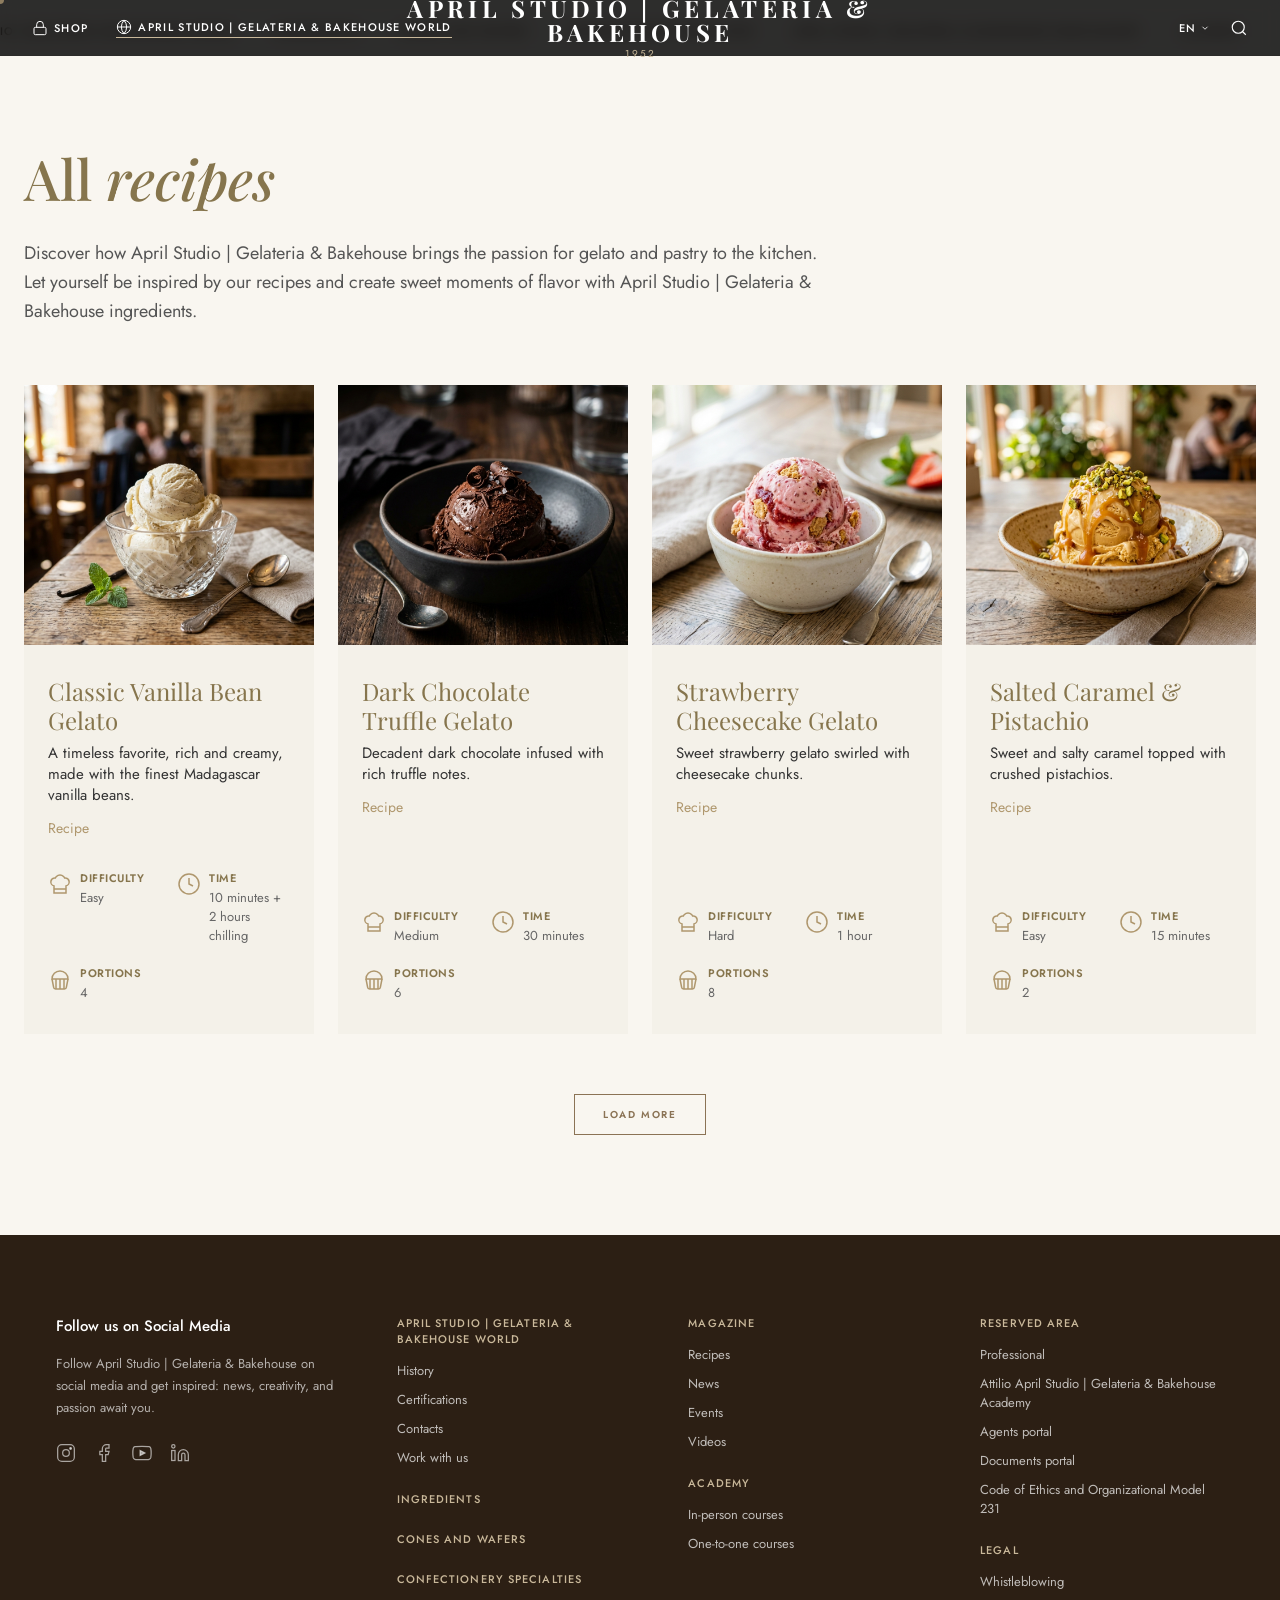
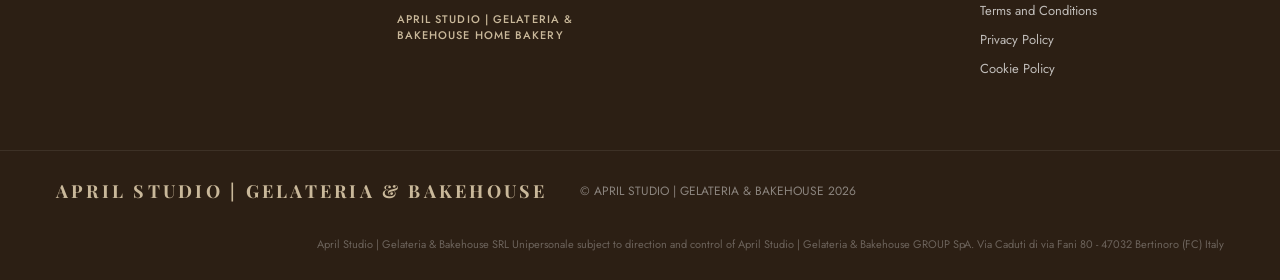
==== commit 5e94cd70: "12345" ====
--- a/recipes.html
+++ b/recipes.html
@@ -3,8 +3,8 @@
 <head>
   <meta charset="UTF-8" />
   <meta name="viewport" content="width=device-width, initial-scale=1.0" />
-  <title>BABBI 1952 | Over 70 years of daily little pleasures</title>
-  <meta name="description" content="Babbi is a story rich in tradition: since 1952 we have been creating masterpieces of confectionery art for those in search of an unforgettable taste experience." />
+  <title>APRIL STUDIO | GELATERIA & BAKEHOUSE 1952 | Over 70 years of daily little pleasures</title>
+  <meta name="description" content="April Studio | Gelateria & Bakehouse is a story rich in tradition: since 1952 we have been creating masterpieces of confectionery art for those in search of an unforgettable taste experience." />
   <link rel="preconnect" href="https://fonts.googleapis.com" />
   <link rel="preconnect" href="https://fonts.gstatic.com" crossorigin />
   <link href="https://fonts.googleapis.com/css2?family=Playfair+Display:ital,wght@0,400;0,500;0,600;0,700;1,400;1,500;1,600&family=Cormorant+Garamond:ital,wght@0,300;0,400;0,500;0,600;1,300;1,400;1,500&family=Jost:wght@200;300;400;500;600&display=swap" rel="stylesheet" />
@@ -21,12 +21,12 @@
       </a>
       <a href="#" class="top-bar-link top-bar-world" id="babbi-world-link">
         <svg width="16" height="16" viewBox="0 0 24 24" fill="none" stroke="currentColor" stroke-width="1.5"><circle cx="12" cy="12" r="10"/><path d="M2 12h20M12 2a15.3 15.3 0 0 1 4 10 15.3 15.3 0 0 1-4 10 15.3 15.3 0 0 1-4-10 15.3 15.3 0 0 1 4-10z"/></svg>
-        BABBI WORLD
+        APRIL STUDIO | GELATERIA & BAKEHOUSE WORLD
       </a>
     </div>
     <div class="top-bar-logo">
       <a href="#" id="logo-link">
-        <div class="logo-text">BABBI</div>
+        <div class="logo-text">APRIL STUDIO | GELATERIA & BAKEHOUSE</div>
         <div class="logo-year">1952</div>
       </a>
     </div>
@@ -41,11 +41,11 @@
   <!-- MAIN NAV -->
   <nav class="main-nav" id="main-nav">
     <ul class="nav-list">
-      <li><a href="#" id="nav-world">BABBI WORLD</a></li>
+      <li><a href="#" id="nav-world">APRIL STUDIO | GELATERIA & BAKEHOUSE WORLD</a></li>
       <li><a href="#ingredients" id="nav-ingredients">INGREDIENTS</a></li>
       <li><a href="#" id="nav-cones">CONES AND WAFERS</a></li>
       <li><a href="#" id="nav-confectionery">CONFECTIONERY SPECIALTIES</a></li>
-      <li><a href="#" id="nav-bakery">BABBI HOME BAKERY</a></li>
+      <li><a href="#" id="nav-bakery">APRIL STUDIO | GELATERIA & BAKEHOUSE HOME BAKERY</a></li>
       <li><a href="#academy" id="nav-academy">ACADEMY</a></li>
       <li><a href="#" id="nav-contacts">CONTACTS</a></li>
     </ul>
@@ -65,7 +65,7 @@
   <section class="recipes-hero">
     <div class="recipes-hero-container">
       <h1 class="recipes-title">All <em>recipes</em></h1>
-      <p class="recipes-subtitle">Discover how Babbi brings the passion for gelato and pastry to the kitchen. Let yourself be inspired by our recipes and create sweet moments of flavor with Babbi ingredients.</p>
+      <p class="recipes-subtitle">Discover how April Studio | Gelateria & Bakehouse brings the passion for gelato and pastry to the kitchen. Let yourself be inspired by our recipes and create sweet moments of flavor with April Studio | Gelateria & Bakehouse ingredients.</p>
     </div>
   </section>
 
@@ -77,10 +77,11 @@
         <!-- Recipe 1 -->
         <a href="#" class="recipe-card">
           <div class="recipe-img-wrap">
-            <img src="img/recipe_panna_cotta.png" alt="Exotic Panna Cotta" class="recipe-img" />
+            <img src="img/vanilla_bean_gelato.png" alt="Classic Vanilla Bean Gelato" class="recipe-img" />
           </div>
           <div class="recipe-content">
-            <h3 class="recipe-name">Exotic Panna Cotta</h3>
+            <h3 class="recipe-name">Classic Vanilla Bean Gelato</h3>
+            <p class="recipe-desc">A timeless favorite, rich and creamy, made with the finest Madagascar vanilla beans.</p>
             <span class="recipe-tag">Recipe</span>
             <div class="recipe-meta">
               <div class="meta-item">
@@ -111,10 +112,11 @@
         <!-- Recipe 2 -->
         <a href="#" class="recipe-card">
           <div class="recipe-img-wrap">
-            <img src="img/recipe_pistachio_brioche.png" alt="Pistachio Brioche" class="recipe-img" />
+            <img src="img/dark_chocolate_truffle.png" alt="Dark Chocolate Truffle Gelato" class="recipe-img" />
           </div>
           <div class="recipe-content">
-            <h3 class="recipe-name">Pistachio Brioche</h3>
+            <h3 class="recipe-name">Dark Chocolate Truffle Gelato</h3>
+            <p class="recipe-desc">Decadent dark chocolate infused with rich truffle notes.</p>
             <span class="recipe-tag">Recipe</span>
             <div class="recipe-meta">
               <div class="meta-item">
@@ -145,10 +147,11 @@
         <!-- Recipe 3 -->
         <a href="#" class="recipe-card">
           <div class="recipe-img-wrap">
-            <img src="img/gelato_slider_2.jpg" alt="Red Velvet Cheesecake" class="recipe-img" />
+            <img src="img/strawberry_cheesecake.png" alt="Strawberry Cheesecake Gelato" class="recipe-img" />
           </div>
           <div class="recipe-content">
-            <h3 class="recipe-name">Red Velvet Cheesecake</h3>
+            <h3 class="recipe-name">Strawberry Cheesecake Gelato</h3>
+            <p class="recipe-desc">Sweet strawberry gelato swirled with cheesecake chunks.</p>
             <span class="recipe-tag">Recipe</span>
             <div class="recipe-meta">
               <div class="meta-item">
@@ -179,10 +182,11 @@
         <!-- Recipe 4 -->
         <a href="#" class="recipe-card">
           <div class="recipe-img-wrap">
-            <img src="img/gelato_slider_1.jpg" alt="Fig and Pecan Gelato" class="recipe-img" />
+            <img src="img/salted_caramel_pistachio.png" alt="Salted Caramel & Pistachio" class="recipe-img" />
           </div>
           <div class="recipe-content">
-            <h3 class="recipe-name">Fig &amp; Pecan Gelato</h3>
+            <h3 class="recipe-name">Salted Caramel &amp; Pistachio</h3>
+            <p class="recipe-desc">Sweet and salty caramel topped with crushed pistachios.</p>
             <span class="recipe-tag">Recipe</span>
             <div class="recipe-meta">
               <div class="meta-item">
@@ -223,7 +227,7 @@
     <div class="footer-inner">
       <div class="footer-col footer-social-col">
         <h3 class="footer-heading">Follow us on Social Media</h3>
-        <p class="footer-social-desc">Follow Babbi on social media and get inspired: news, creativity, and passion await you.</p>
+        <p class="footer-social-desc">Follow April Studio | Gelateria & Bakehouse on social media and get inspired: news, creativity, and passion await you.</p>
         <div class="footer-social-icons">
           <a href="#" aria-label="Instagram" id="footer-instagram">
             <svg width="20" height="20" viewBox="0 0 24 24" fill="none" stroke="currentColor" stroke-width="1.5"><rect x="2" y="2" width="20" height="20" rx="5"/><circle cx="12" cy="12" r="4"/><circle cx="17.5" cy="6.5" r="1" fill="currentColor"/></svg>
@@ -241,7 +245,7 @@
       </div>
 
       <div class="footer-col">
-        <h4 class="footer-col-heading">Babbi World</h4>
+        <h4 class="footer-col-heading">April Studio | Gelateria & Bakehouse World</h4>
         <ul>
           <li><a href="#" id="footer-history">History</a></li>
           <li><a href="#" id="footer-certifications">Certifications</a></li>
@@ -251,7 +255,7 @@
         <h4 class="footer-col-heading mt">Ingredients</h4>
         <h4 class="footer-col-heading mt">Cones and Wafers</h4>
         <h4 class="footer-col-heading mt">Confectionery Specialties</h4>
-        <h4 class="footer-col-heading mt">Babbi Home Bakery</h4>
+        <h4 class="footer-col-heading mt">April Studio | Gelateria & Bakehouse Home Bakery</h4>
       </div>
 
       <div class="footer-col">
@@ -273,7 +277,7 @@
         <h4 class="footer-col-heading">Reserved Area</h4>
         <ul>
           <li><a href="#" id="footer-professional">Professional</a></li>
-          <li><a href="#" id="footer-academy-link">Attilio Babbi Academy</a></li>
+          <li><a href="#" id="footer-academy-link">Attilio April Studio | Gelateria & Bakehouse Academy</a></li>
           <li><a href="#" id="footer-agents">Agents portal</a></li>
           <li><a href="#" id="footer-docs">Documents portal</a></li>
           <li><a href="#" id="footer-ethics">Code of Ethics and Organizational Model 231</a></li>
@@ -290,13 +294,14 @@
 
     <div class="footer-bottom">
       <div class="footer-bottom-logo">
-        <span class="footer-logo-text">BABBI</span>
-      </div>
-      <span class="footer-copy">© BABBI 2026</span>
-      <p class="footer-legal-text">Babbi SRL Unipersonale subject to direction and control of Babbi GROUP SpA. Via Caduti di via Fani 80 - 47032 Bertinoro (FC) Italy</p>
+        <span class="footer-logo-text">APRIL STUDIO | GELATERIA & BAKEHOUSE</span>
+      </div>
+      <span class="footer-copy">© APRIL STUDIO | GELATERIA & BAKEHOUSE 2026</span>
+      <p class="footer-legal-text">April Studio | Gelateria & Bakehouse SRL Unipersonale subject to direction and control of April Studio | Gelateria & Bakehouse GROUP SpA. Via Caduti di via Fani 80 - 47032 Bertinoro (FC) Italy</p>
     </div>
   </footer>
 
   <script src="script.js"></script>
 </body>
 </html>
+
--- a/styles.css
+++ b/styles.css
@@ -883,7 +883,7 @@
 .parallax-bg {
   position: absolute;
   inset: -10%;
-  background: url('img/gelato_parallax_bg.png') center center / cover no-repeat;
+  background: url('img/pistachio_parallax_bg.png') center center / cover no-repeat;
   filter: brightness(0.75) blur(1.5px);
   transform-origin: center center;
   will-change: transform;
@@ -1223,6 +1223,14 @@
   font-weight: 400;
   margin-bottom: 8px;
   line-height: 1.2;
+}
+
+.recipe-desc {
+  font-family: 'Jost', sans-serif;
+  font-size: 15px;
+  color: #333;
+  margin-bottom: 12px;
+  line-height: 1.4;
 }
 
 .recipe-tag {
@@ -1361,27 +1369,138 @@
 
 @media (max-width: 768px) {
   :root {
-    --topbar-h: 50px;
-    --nav-h: 44px;
+    --topbar-h: 56px; /* keep slightly larger for touch */
+    --nav-h: 0px; /* Hide sub nav */
   }
-  .top-bar { padding: 0 20px; }
-  .hero-content { padding-left: 24px; padding-right: 24px; }
-
-  .tradition-section { padding: 60px 24px; }
-  .ing-panel-left { padding: 48px 24px; }
-  .ingredients-tabs { padding: 0 24px; }
-  .history-text-col { padding: 48px 24px; }
+  .top-bar { padding: 0 16px; }
   
-  /* Recipes Grid Mobile */
+  /* Top bar layout */
+  .menu-btn {
+    display: flex !important;
+    color: var(--white);
+    padding: 8px;
+    margin-left: -8px;
+    transition: color 0.3s;
+  }
+  .top-bar.scrolled .menu-btn { color: var(--brown-dark); }
+  
+  .desktop-only { display: none !important; }
+  
+  /* Hide main nav on mobile */
+  .main-nav { display: none !important; }
+  
+  /* Adjust search and language positioning */
+  .top-bar-right { gap: 12px; }
+  .lang-link { font-size: 10px; }
+
+  /* Hero Section */
+  .hero-content { padding-left: 20px; padding-right: 20px; }
+  .hero-title-top, .hero-title-italic { font-size: 42px; }
+  
+  /* Sections */
+  .tradition-section { padding: 60px 20px; }
+  .tradition-description { font-size: 28px; margin-bottom: 24px; }
+  
+  .ing-panel-left { padding: 48px 20px; }
+  .ingredients-tabs { padding: 0 20px; }
+  
+  .history-text-col { padding: 48px 20px; }
+  .history-title { font-size: 32px; }
+  
+  .pistachio-title { font-size: 36px; }
+  .pistachio-desc { font-size: 13px; }
+  
+  .academy-text { padding: 48px 20px; }
+  .academy-title { font-size: 32px; }
+  
+  .footer-inner { padding: 48px 20px 36px; grid-template-columns: 1fr; }
+  .footer-bottom { padding: 20px 20px; flex-direction: column; align-items: flex-start; gap: 16px; }
+  .footer-legal-text { margin-left: 0; }
+  
+  /* Recipes */
   .recipes-grid { grid-template-columns: 1fr; }
   .recipes-hero { padding-top: 100px; }
   .recipes-title { font-size: 32px; }
-
-  .academy-text { padding: 48px 24px; }
-  .footer-inner { padding: 48px 24px 36px; grid-template-columns: 1fr; }
-  .footer-bottom { padding: 20px 24px; flex-direction: column; align-items: flex-start; }
-  .footer-legal-text { margin-left: 0; }
-  .nav-list li a { padding: 0 12px; font-size: 9px; }
+}
+
+/* =============================================
+   MOBILE MENU OVERLAY
+   ============================================= */
+.mobile-menu-overlay {
+  position: fixed;
+  inset: 0;
+  z-index: 2000;
+  background: var(--cream-light);
+  display: flex;
+  flex-direction: column;
+  transform: translateX(-100%);
+  transition: transform 0.4s cubic-bezier(0.77, 0, 0.175, 1);
+}
+
+.mobile-menu-overlay.open {
+  transform: translateX(0);
+}
+
+.mobile-menu-header {
+  height: var(--topbar-h);
+  display: flex;
+  align-items: center;
+  justify-content: flex-end;
+  padding: 0 16px;
+  border-bottom: 1px solid rgba(139,115,85,0.15);
+}
+
+.mobile-menu-close {
+  color: var(--brown-dark);
+  padding: 8px;
+  transition: transform 0.3s;
+}
+
+.mobile-menu-close:hover {
+  transform: rotate(90deg);
+}
+
+.mobile-menu-inner {
+  flex-grow: 1;
+  display: flex;
+  flex-direction: column;
+  padding: 40px 32px;
+  overflow-y: auto;
+}
+
+.mobile-nav-list {
+  display: flex;
+  flex-direction: column;
+  gap: 24px;
+}
+
+.mobile-nav-link {
+  font-family: 'Playfair Display', serif;
+  font-size: 24px;
+  color: var(--brown-dark);
+  text-decoration: none;
+  font-weight: 500;
+  display: block;
+}
+
+.mobile-menu-footer {
+  margin-top: auto;
+  padding-top: 40px;
+  display: flex;
+  flex-direction: column;
+  gap: 16px;
+}
+
+.mobile-nav-link-small {
+  font-family: 'Jost', sans-serif;
+  font-size: 13px;
+  font-weight: 500;
+  letter-spacing: 0.1em;
+  color: var(--gold);
+  display: flex;
+  align-items: center;
+  gap: 8px;
+  text-transform: uppercase;
 }
 
 @media (prefers-reduced-motion: reduce) {
@@ -1391,3 +1510,4 @@
     transform: none !important;
   }
 }
+
